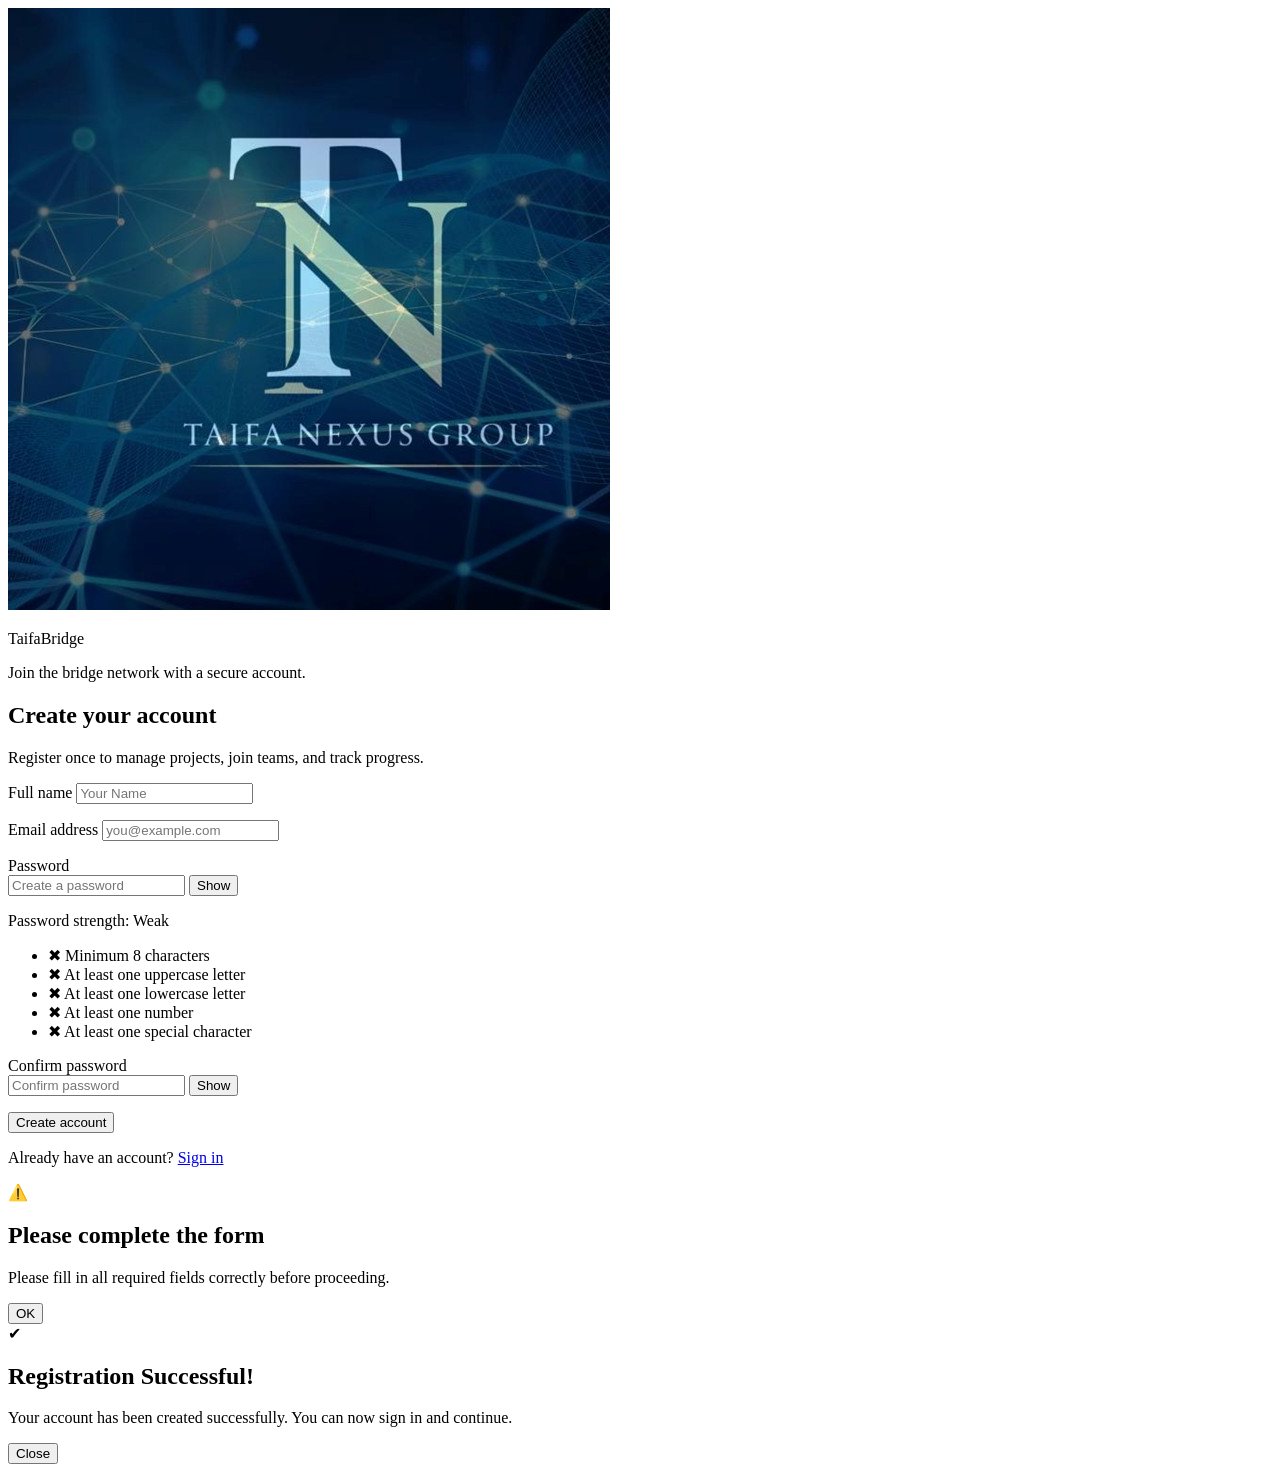
==== register.html @ f3d41919 "First Commit Have to change the file paths for correct linking" ====
<!DOCTYPE html>
<html lang="en">
    <head>
        <title>Register | TaifaBridge</title>
        <meta charset="UTF-8">
        <meta name="viewport" content="width=device-width, initial-scale=1">

        <!--Favicon, Logo for the website on Browsers' tabs-->
        <link rel="icon" type="image/png" href="favicon/favicon-96x96.png" sizes="96x96" />
        <link rel="icon" type="image/svg+xml" href="favicon/favicon.svg" />
        <link rel="shortcut icon" href="favicon/favicon.ico" />
        <link rel="apple-touch-icon" sizes="180x180" href="favicon/apple-touch-icon.png" />
        <meta name="apple-mobile-web-app-title" content="TaifaNexus " />
        <link rel="manifest" href="/site.webmanifest" />
        <link rel="stylesheet" href="css/style.css">
    </head>
    <body>
        <div class="page-bg" aria-hidden="true"></div>
        <main class="auth-shell">
            <section class="auth-card">
                <div class="auth-header">
                    <div class="brand">
                        <img class="brand-logo" src="TaifaNexusGroup.jpg" alt="Taifa Nexus Group logo">
                        <div>
                            <p class="brand-label">TaifaBridge</p>
                            <p class="brand-note">Join the bridge network with a secure account.</p>
                        </div>
                    </div>

                    <h1>Create your account</h1>
                    <p>Register once to manage projects, join teams, and track progress.</p>
                </div>

                <div class="form-shell">
                    <form class="auth-form" action="#" method="post" novalidate>
                        <div class="field">
                            <label for="name">Full name</label>
                            <input id="name" name="name" type="text" placeholder="Your Name" required aria-describedby="nameError">
                            <p class="field-error" id="nameError" aria-live="polite"></p>
                        </div>

                        <div class="field">
                            <label for="email">Email address</label>
                            <input id="email" name="email" type="email" placeholder="you@example.com" required aria-describedby="emailError">
                            <p class="field-error" id="emailError" aria-live="polite"></p>
                        </div>

                        <div class="field">
                            <label for="password">Password</label>
                            <div class="input-with-toggle">
                                <input id="password" name="password" type="password" placeholder="Create a password" required aria-describedby="passwordError passwordRequirements">
                                <button type="button" class="toggle-password" data-target="password" aria-label="Show password">Show</button>
                            </div>
                            <p class="field-error" id="passwordError" aria-live="polite"></p>
                            <div class="password-strength" aria-live="polite">
                                <div class="strength-meter" aria-hidden="true">
                                    <span class="meter-fill"></span>
                                </div>
                                <div class="strength-label">Password strength: <span>Weak</span></div>
                            </div>
                            <ul class="requirements" id="passwordRequirements">
                                <li data-criteria="length"><span class="requirement-icon">✖</span> Minimum 8 characters</li>
                                <li data-criteria="uppercase"><span class="requirement-icon">✖</span> At least one uppercase letter</li>
                                <li data-criteria="lowercase"><span class="requirement-icon">✖</span> At least one lowercase letter</li>
                                <li data-criteria="digit"><span class="requirement-icon">✖</span> At least one number</li>
                                <li data-criteria="special"><span class="requirement-icon">✖</span> At least one special character</li>
                            </ul>
                        </div>

                        <div class="field">
                            <label for="confirmPassword">Confirm password</label>
                            <div class="input-with-toggle">
                                <input id="confirmPassword" name="confirmPassword" type="password" placeholder="Confirm password" required aria-describedby="confirmPasswordError">
                                <button type="button" class="toggle-password" data-target="confirmPassword" aria-label="Show confirm password">Show</button>
                            </div>
                            <p class="field-error" id="confirmPasswordError" aria-live="polite"></p>
                        </div>

                        <div class="form-actions">
                            <button class="btn-primary" type="submit">Create account</button>
                        </div>
                    </form>
                </div>

                <div class="auth-footer">
                    <p>Already have an account? <a href="index.html">Sign in</a></p>
                </div>

                <div class="modal-overlay validation-modal" id="validationModal" role="dialog" aria-modal="true" aria-labelledby="validationTitle" aria-hidden="true">
                    <div class="modal-panel warning" role="document" tabindex="-1">
                        <span class="modal-icon warning">⚠️</span>
                        <h2 id="validationTitle">Please complete the form</h2>
                        <p class="modal-message">Please fill in all required fields correctly before proceeding.</p>
                        <ul class="modal-list" aria-live="polite"></ul>
                        <button type="button" class="btn-primary modal-close">OK</button>
                    </div>
                </div>

                <div class="modal-overlay" id="successModal" role="dialog" aria-modal="true" aria-labelledby="successTitle" aria-hidden="true">
                    <div class="modal-panel" role="document" tabindex="-1">
                        <span class="modal-icon">✔</span>
                        <h2 id="successTitle">Registration Successful!</h2>
                        <p>Your account has been created successfully. You can now sign in and continue.</p>
                        <button type="button" class="btn-primary modal-close">Close</button>
                    </div>
                </div>

                <script src="js/register.js" defer></script>
            </section>
        </main>
    </body>
</html>
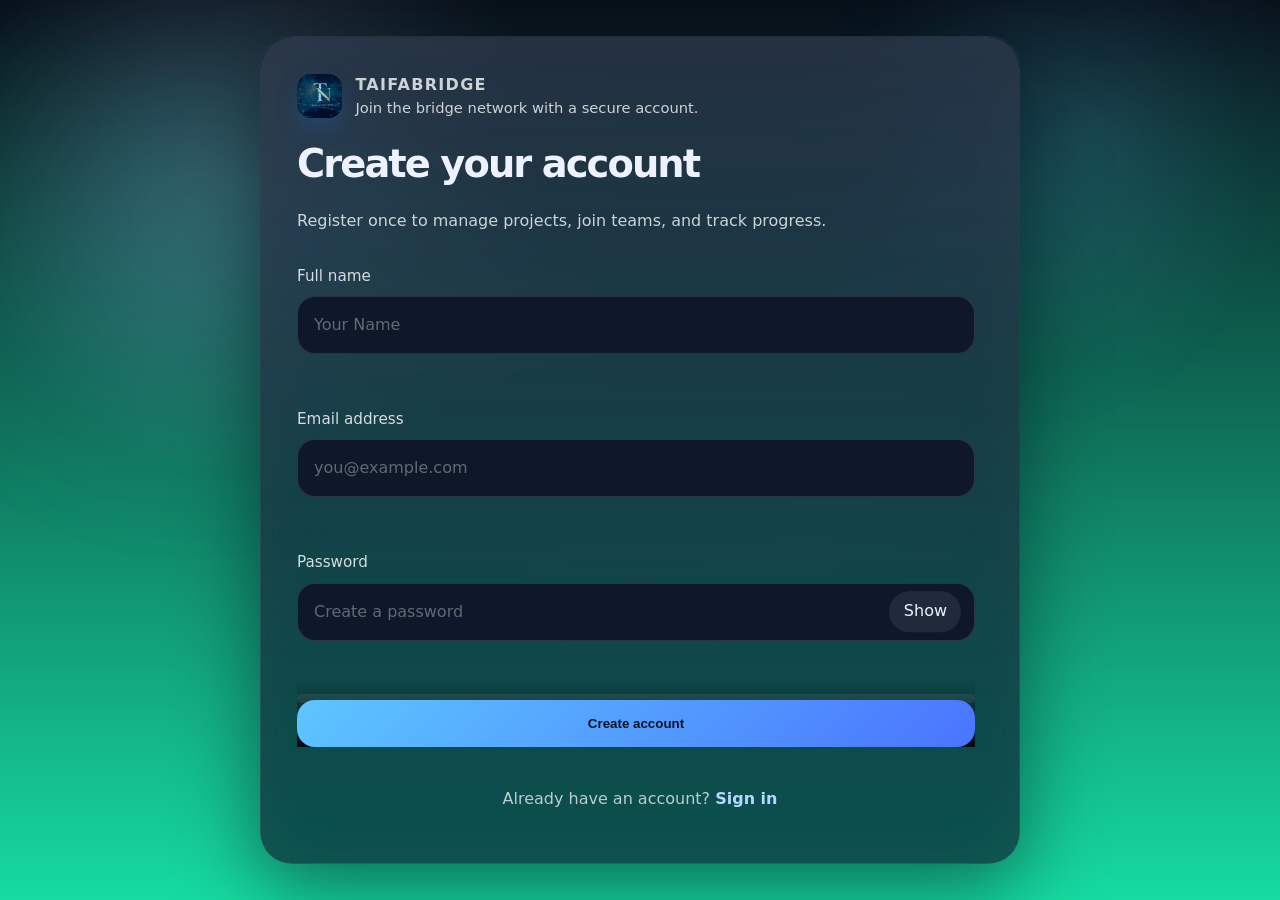
==== commit c470587f: "Updated files" ====
--- a/register.html
+++ b/register.html
@@ -12,7 +12,7 @@
         <link rel="apple-touch-icon" sizes="180x180" href="favicon/apple-touch-icon.png" />
         <meta name="apple-mobile-web-app-title" content="TaifaNexus " />
         <link rel="manifest" href="/site.webmanifest" />
-        <link rel="stylesheet" href="css/style.css">
+        <link rel="stylesheet" href="style.css">
     </head>
     <body>
         <div class="page-bg" aria-hidden="true"></div>
@@ -84,7 +84,7 @@
 
                 <div class="auth-footer">
                     <p>Already have an account? <a href="index.html">Sign in</a></p>
-                </div>
+                                   </div>
 
                 <div class="modal-overlay validation-modal" id="validationModal" role="dialog" aria-modal="true" aria-labelledby="validationTitle" aria-hidden="true">
                     <div class="modal-panel warning" role="document" tabindex="-1">
--- a/style.css
+++ b/style.css
@@ -0,0 +1,527 @@
+:root {
+  color-scheme: dark;
+  font-family: Inter, system-ui, -apple-system, BlinkMacSystemFont, "Segoe UI", sans-serif;
+  font-size: 16px;
+  line-height: 1.5;
+  color: #eef2ff;
+  background: #6394e7;
+}
+
+* {
+  box-sizing: border-box;
+}
+
+html, body {
+  min-height: 100%;
+}
+
+body {
+  margin: 0;
+  min-height: 100vh;
+  overflow: hidden;
+  background: radial-gradient(circle at 20% 20%, rgba(204, 215, 245, 0.16), transparent 24%),
+              radial-gradient(circle at 85% 15%, rgba(111, 198, 255, 0.12), transparent 18%),
+              linear-gradient(180deg, #08101a 0%, #16dba0 100%);
+}
+
+.page-bg {
+  position: fixed;
+  inset: 0;
+  z-index: 0;
+  pointer-events: none;
+}
+
+.page-bg::before,
+.page-bg::after {
+  content: "";
+  position: absolute;
+  inset: 0;
+  background-repeat: no-repeat;
+  background-size: cover;
+  opacity: 0.7;
+}
+
+.page-bg::before {
+  background-image: radial-gradient(circle at 15% 25%, rgba(113, 194, 255, 0.35), transparent 20%),
+                    radial-gradient(circle at 80% 20%, rgba(86, 185, 255, 0.22), transparent 14%),
+                    radial-gradient(circle at 50% 70%, rgba(255, 187, 119, 0.16), transparent 15%);
+  filter: blur(80px);
+  animation: drift 18s ease-in-out infinite;
+}
+
+.page-bg::after {
+  background-image: radial-gradient(circle at 40% 35%, rgba(255, 255, 255, 0.12), transparent 12%),
+                    radial-gradient(circle at 65% 60%, rgba(255, 255, 255, 0.08), transparent 12%);
+  opacity: 0.28;
+  animation: drift-reverse 22s ease-in-out infinite;
+}
+
+@keyframes drift {
+  0%, 100% { transform: translate(0, 0) scale(1); }
+  50% { transform: translate(-22px, 16px) scale(1.05); }
+}
+
+@keyframes drift-reverse {
+  0%, 100% { transform: translate(0, 0) scale(1); }
+  50% { transform: translate(20px, -18px) scale(1.07); }
+}
+
+.auth-shell {
+  position: relative;
+  z-index: 1;
+  min-height: 100vh;
+  display: grid;
+  place-items: center;
+  padding: 2rem;
+}
+
+.auth-card {
+  position: relative;
+  width: clamp(320px, 70vw, 760px);
+  max-width: 760px;
+  max-height: 92vh;
+  display: flex;
+  flex-direction: column;
+  background: rgba(10, 20, 40, 0.7);
+  border: 1px solid rgba(255, 255, 255, 0.1);
+  border-radius: 32px;
+  padding: 2.25rem;
+  box-shadow: 0 24px 80px rgba(3, 9, 21, 0.5);
+  overflow: hidden;
+}
+
+.form-shell {
+  flex: 1 1 auto;
+  min-height: 0;
+  overflow-y: auto;
+  padding-right: 0.5rem;
+}
+
+.form-shell::-webkit-scrollbar {
+  width: 8px;
+}
+
+.form-shell::-webkit-scrollbar-thumb {
+  border-radius: 999px;
+  background: rgba(255, 255, 255, 0.12);
+}
+
+.auth-form {
+  display: grid;
+  gap: 1.2rem;
+}
+
+.form-actions {
+  position: sticky;
+  bottom: 0;
+  padding-top: 1.2rem;
+  margin-top: 1rem;
+  background: linear-gradient(180deg, rgba(4, 8, 15, 0.0), rgba(4, 8, 15, 0.95));
+}
+
+.form-actions .btn-primary {
+  width: 100%;
+}
+
+.auth-footer {
+  margin-top: 1.5rem;
+}
+
+.modal-overlay {
+  position: fixed;
+  inset: 0;
+  z-index: 60;
+  display: none;
+  place-items: center;
+  background: rgba(4, 8, 16, 0.65);
+  backdrop-filter: blur(8px);
+  -webkit-backdrop-filter: blur(8px);
+  padding: 1rem;
+}
+
+.modal-overlay.active {
+  display: grid;
+}
+
+.modal-panel {
+  width: min(380px, 100%);
+  background: rgba(14, 24, 42, 0.76);
+  border-radius: 24px;
+  border: 1px solid rgba(255, 255, 255, 0.18);
+  box-shadow: 0 20px 60px rgba(0, 0, 0, 0.28);
+  padding: 2rem;
+  text-align: center;
+  transform: scale(0.92);
+  opacity: 0;
+  animation: modalIn 280ms ease-out forwards;
+  backdrop-filter: blur(18px);
+  -webkit-backdrop-filter: blur(18px);
+}
+
+.modal-panel.closing {
+  animation: modalOut 180ms ease-in forwards;
+}
+
+.modal-panel.warning {
+  border: 1px solid rgba(249, 115, 115, 0.28);
+  background: rgba(22, 12, 18, 0.76);
+}
+
+.modal-icon {
+  display: inline-flex;
+  width: 3rem;
+  height: 3rem;
+  margin-bottom: 1rem;
+  align-items: center;
+  justify-content: center;
+  border-radius: 50%;
+  background: radial-gradient(circle at 30% 30%, #60d5a8, #22c55e);
+  color: #082117;
+  font-size: 1.75rem;
+}
+
+.modal-icon.warning {
+  background: radial-gradient(circle at 30% 30%, #fecaca, #f97316);
+  color: #6b2100;
+}
+
+.modal-panel h2 {
+  margin: 0;
+  color: #f8fafc;
+  font-size: 1.7rem;
+}
+
+.modal-message {
+  color: rgba(255, 255, 255, 0.82);
+  margin: 0.75rem 0 1rem;
+}
+
+.modal-list {
+  margin: 0 auto 1.5rem;
+  padding-left: 1.15rem;
+  text-align: left;
+  max-width: 320px;
+  color: rgba(255, 255, 255, 0.82);
+}
+
+.modal-list li {
+  margin-bottom: 0.55rem;
+  list-style: disc;
+}
+
+.modal-close {
+  display: inline-flex;
+  justify-content: center;
+  align-items: center;
+  padding: 0.95rem 1.4rem;
+  border-radius: 18px;
+  border: none;
+}
+
+.modal-close:focus-visible {
+  outline: 2px solid rgba(96, 175, 255, 0.8);
+  outline-offset: 3px;
+}
+
+@keyframes modalIn {
+  from {
+    opacity: 0;
+    transform: scale(0.92);
+  }
+  to {
+    opacity: 1;
+    transform: scale(1);
+  }
+}
+
+@keyframes modalOut {
+  from {
+    opacity: 1;
+    transform: scale(1);
+  }
+  to {
+    opacity: 0;
+    transform: scale(0.95);
+  }
+}
+
+.auth-card::before {
+  content: "";
+  position: absolute;
+  inset: 0;
+  z-index: 0;
+  border-radius: inherit;
+  backdrop-filter: blur(28px) saturate(1.3) brightness(0.92);
+  -webkit-backdrop-filter: blur(28px) saturate(1.3) brightness(0.92);
+  background: linear-gradient(180deg, rgba(255,255,255,0.12), rgba(255,255,255,0.04));
+}
+
+.auth-card::after {
+  content: "";
+  position: absolute;
+  inset: 0;
+  z-index: 0;
+  border-radius: inherit;
+  background-image: url("https://www.transparenttextures.com/patterns/fabric-1-light.png");
+  opacity: 0.16;
+}
+
+.auth-card > * {
+  position: relative;
+  z-index: 1;
+}
+
+.auth-header {
+  display: grid;
+  gap: 1rem;
+  margin-bottom: 2rem;
+}
+
+.brand {
+  display: flex;
+  gap: 0.85rem;
+  align-items: center;
+}
+
+.brand-logo,
+.brand-mark {
+  width: 2.8rem;
+  height: 2.8rem;
+  border-radius: 0.85rem;
+  object-fit: cover;
+  box-shadow: 0 10px 20px rgba(33, 98, 188, 0.28);
+}
+
+.brand-mark {
+  background: radial-gradient(circle at 30% 30%, #81d8ff, #2f7cff 65%);
+}
+
+.brand-label {
+  margin: 0;
+  font-size: 1rem;
+  font-weight: 700;
+  letter-spacing: 0.08em;
+  text-transform: uppercase;
+}
+
+.brand-note {
+  margin: 0;
+  font-size: 0.92rem;
+  color: rgba(255,255,255,0.68);
+}
+
+.auth-header h1 {
+  margin: 0;
+  font-size: clamp(2rem, 3vw, 2.6rem);
+  letter-spacing: -0.05em;
+}
+
+.auth-header p {
+  margin: 0;
+  max-width: 36rem;
+  color: rgba(255,255,255,0.78);
+}
+
+.auth-form {
+  display: grid;
+  gap: 1.2rem;
+}
+
+.field {
+  display: grid;
+  gap: 0.55rem;
+}
+
+.field label {
+  font-size: 0.95rem;
+  color: rgba(255,255,255,0.82);
+}
+
+.field input {
+  width: 100%;
+  padding: 1rem 1rem;
+  border-radius: 18px;
+  border: 1px solid rgba(255, 255, 255, 0.12);
+  background: rgba(15, 23, 41, 0.95);
+  color: #f7fbff;
+  font: inherit;
+  outline: none;
+  transition: border-color 0.2s ease, box-shadow 0.2s ease;
+}
+
+.field input::placeholder {
+  color: rgba(255,255,255,0.35);
+}
+
+.input-with-toggle {
+  position: relative;
+}
+
+.input-with-toggle input {
+  width: 100%;
+  padding-right: 5rem;
+}
+
+.toggle-password {
+  position: absolute;
+  top: 50%;
+  right: 0.85rem;
+  transform: translateY(-50%);
+  border: none;
+  background: rgba(255,255,255,0.08);
+  color: #eef2ff;
+  padding: 0.55rem 0.9rem;
+  border-radius: 999px;
+  cursor: pointer;
+  font: inherit;
+  transition: background-color 0.2s ease, color 0.2s ease;
+}
+
+.toggle-password:hover,
+.toggle-password:focus-visible {
+  background: rgba(255,255,255,0.16);
+}
+
+.field-error {
+  margin: 0.45rem 0 0;
+  min-height: 1.15rem;
+  color: #fda4af;
+  font-size: 0.92rem;
+}
+
+.password-strength {
+  display: grid;
+  gap: 0.45rem;
+  margin-top: 0.65rem;
+}
+
+.strength-meter {
+  width: 100%;
+  height: 9px;
+  border-radius: 999px;
+  background: rgba(255,255,255,0.10);
+  overflow: hidden;
+}
+
+.meter-fill {
+  display: block;
+  width: 0%;
+  height: 100%;
+  border-radius: inherit;
+  background: linear-gradient(90deg, #f87171, #fbbf24, #34d399);
+  transition: width 0.2s ease;
+}
+
+.strength-label {
+  color: rgba(255,255,255,0.78);
+  font-size: 0.92rem;
+}
+
+.requirements {
+  margin: 0.8rem 0 0;
+  padding: 0;
+  list-style: none;
+  display: grid;
+  gap: 0.5rem;
+  color: rgba(255,255,255,0.72);
+  font-size: 0.92rem;
+}
+
+.requirements li {
+  display: flex;
+  align-items: flex-start;
+  gap: 0.75rem;
+}
+
+.requirement-icon {
+  width: 1.25rem;
+  display: inline-flex;
+  align-items: center;
+  justify-content: center;
+  color: #f87171;
+  font-weight: 700;
+}
+
+.requirements li.valid .requirement-icon {
+  color: #4ade80;
+}
+
+.field input.invalid {
+  border-color: #f87171;
+}
+
+.form-row {
+  display: flex;
+  align-items: center;
+  justify-content: space-between;
+  gap: 1rem;
+  flex-wrap: wrap;
+}
+
+.checkbox {
+  display: inline-flex;
+  align-items: center;
+  gap: 0.75rem;
+  font-size: 0.95rem;
+  color: rgba(255,255,255,0.78);
+  cursor: pointer;
+}
+
+.checkbox input {
+  width: 1rem;
+  height: 1rem;
+  accent-color: #63c8ff;
+}
+
+.link-secondary {
+  color: #9cc7ff;
+  text-decoration: none;
+  font-size: 0.95rem;
+}
+
+.link-secondary:hover {
+  color: #e3f0ff;
+}
+
+.btn-primary {
+  width: 100%;
+  padding: 1rem 1.15rem;
+  border: none;
+  border-radius: 18px;
+  background: linear-gradient(135deg, #5dc6ff 0%, #4a74ff 100%);
+  color: #051323;
+  font-weight: 700;
+  cursor: pointer;
+  transition: transform 0.2s ease, box-shadow 0.2s ease;
+}
+
+.btn-primary:hover {
+  transform: translateY(-1px);
+  box-shadow: 0 18px 30px rgba(31, 100, 232, 0.25);
+}
+
+.auth-footer {
+  margin-top: 1.5rem;
+  text-align: center;
+  color: rgba(255,255,255,0.72);
+}
+
+.auth-footer a {
+  color: #b4d7ff;
+  text-decoration: none;
+  font-weight: 600;
+}
+
+.auth-footer a:hover {
+  color: #ffffff;
+}
+
+@media (max-width: 520px) {
+  .auth-card {
+    padding: 1.75rem;
+  }
+
+  .auth-header h1 {
+    font-size: 2.15rem;
+  }
+}
